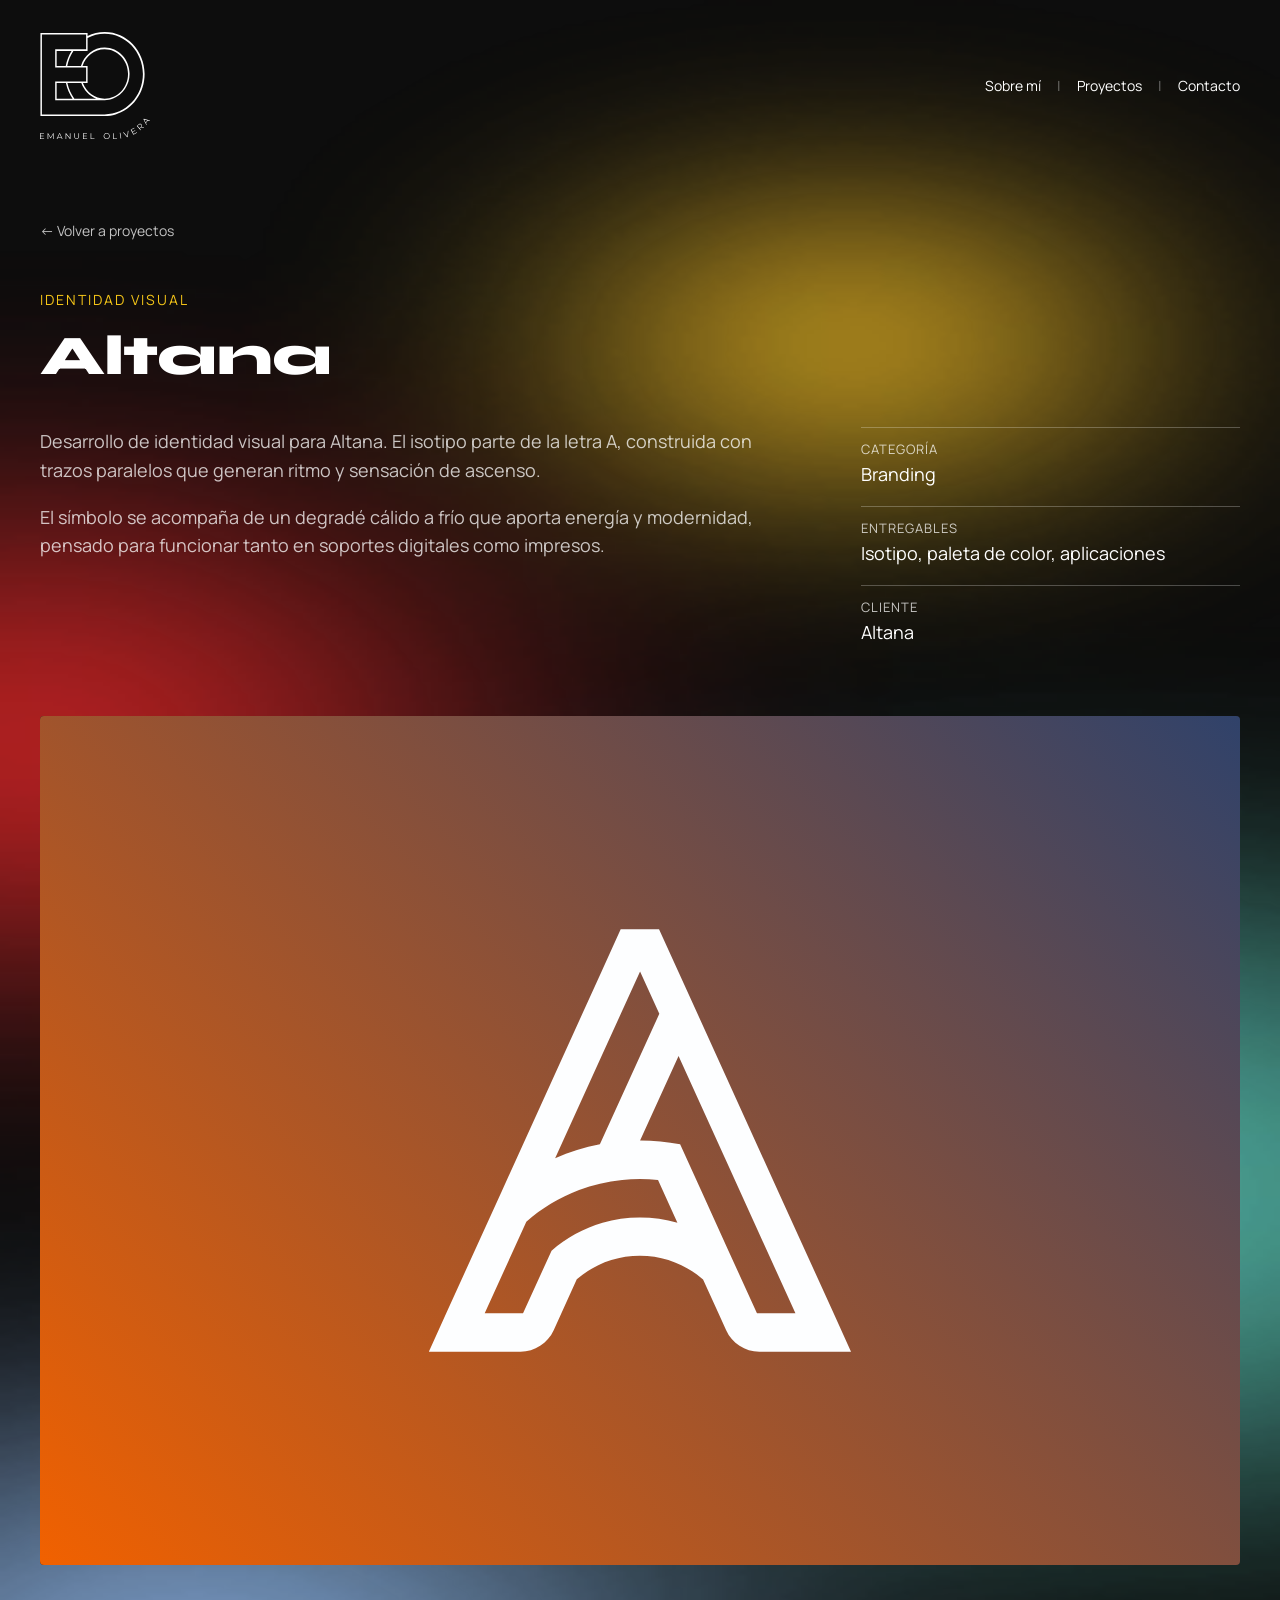
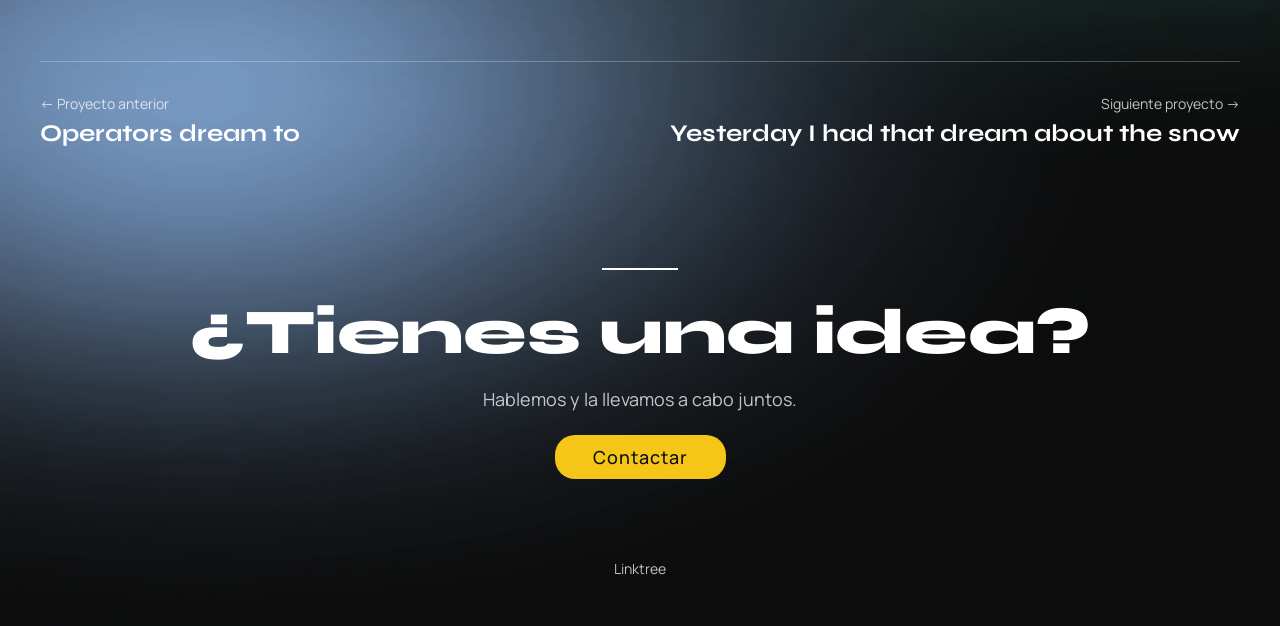
==== proyectos/altana.html @ a9e913e2 "Link Linktree and remove placeholder social links Co-Authored-By: Claude Opus 5.5 <noreply@anthropic" ====
<!DOCTYPE html>
<html lang="es">
<head>
<meta charset="UTF-8" />
<meta name="viewport" content="width=device-width, initial-scale=1.0" />
<title>Altana — Emanuel Olivera</title>
<meta name="description" content="Altana (Branding) — proyecto de Emanuel Olivera, diseñador gráfico y artista 3D." />
<meta property="og:title" content="Altana — Emanuel Olivera" />
<meta property="og:image" content="../assets/proj-altana.svg" />
<link rel="preconnect" href="https://fonts.googleapis.com">
<link rel="preconnect" href="https://fonts.gstatic.com" crossorigin>
<link href="https://fonts.googleapis.com/css2?family=Manrope:wght@200;300;400;500;600;700&family=Syne:wght@600;700;800&display=swap" rel="stylesheet">
<link rel="stylesheet" href="../styles.css?v=2" />
<script src="../analytics.js?v=2"></script>
</head>
<body>
  <div class="bg-glow" aria-hidden="true"></div>

  <header class="navbar">
    <a href="../index.html" class="brand" aria-label="Inicio">
      <img src="../assets/logo-marca.svg" alt="Emanuel Olivera" />
    </a>
    <nav class="nav-links">
      <a href="../index.html#sobre-mi">Sobre mí</a>
      <span class="dot" aria-hidden="true">|</span>
      <a href="../index.html#proyectos">Proyectos</a>
      <span class="dot" aria-hidden="true">|</span>
      <a href="../index.html#contacto">Contacto</a>
    </nav>
    <button class="nav-toggle" aria-label="Abrir menú" aria-expanded="false">
      <span></span><span></span><span></span>
    </button>
  </header>

  <main>
    <article class="section project-page">
      <a class="back-link" href="../index.html#proyectos">← Volver a proyectos</a>

      <header class="project-hero">
        <span class="project-kicker">Identidad visual</span>
        <h1>Altana</h1>
      </header>

      <div class="project-body">
        <div class="project-description">
          <p>Desarrollo de identidad visual para Altana. El isotipo parte de la letra A, construida con trazos paralelos que generan ritmo y sensación de ascenso.</p>
          <p>El símbolo se acompaña de un degradé cálido a frío que aporta energía y modernidad, pensado para funcionar tanto en soportes digitales como impresos.</p>
        </div>
        <dl class="project-meta">
          <div><dt>Categoría</dt><dd>Branding</dd></div>
          <div><dt>Entregables</dt><dd>Isotipo, paleta de color, aplicaciones</dd></div>
          <div><dt>Cliente</dt><dd>Altana</dd></div>
        </dl>
      </div>

      <div class="project-gallery">
        <figure>
          <img src="../assets/proj-altana.svg" alt="Altana" width="526" height="372" />
        </figure>
      </div>

      <nav class="project-pager" aria-label="Otros proyectos">
        <a href="operators-dream-to.html">
          <span>← Proyecto anterior</span>
          <strong>Operators dream to</strong>
        </a>
        <a href="yesterday-i-had-that-dream.html">
          <span>Siguiente proyecto →</span>
          <strong>Yesterday I had that dream about the snow</strong>
        </a>
      </nav>
    </article>

    <section class="section project-contact">
      <span class="rule"></span>
      <h2>¿Tienes una idea?</h2>
      <p>Hablemos y la llevamos a cabo juntos.</p>
      <a class="btn-link" href="../index.html#contacto">Contactar</a>
    </section>
  </main>

  <footer class="social-footer">
    <a href="https://linktr.ee/EmanuelO" target="_blank" rel="noopener">Linktree</a>
  </footer>

  <script src="../script.js?v=3"></script>
</body>
</html>
---- styles.css ----
:root {
  --bg: #0d0d0d;
  --white: #ffffff;
  --muted: rgba(255, 255, 255, 0.75);
  --field-bg: rgba(217, 217, 217, 0.15);
  --field-border: rgba(255, 255, 255, 0.25);
  --accent: #f5c518;
  --max-width: 1280px;
  --font: 'Manrope', system-ui, -apple-system, sans-serif;
  --font-display: 'Syne', 'Manrope', system-ui, sans-serif;
}

* { box-sizing: border-box; }

html { scroll-behavior: smooth; }

body {
  margin: 0;
  background: var(--bg);
  color: var(--white);
  font-family: var(--font);
  font-weight: 400;
  overflow-x: hidden;
  position: relative;
}

img { max-width: 100%; display: block; }

a { color: inherit; text-decoration: none; }

/* Degradé original de Figma (assets/degrade.svg rasterizado a degrade.webp) */
.bg-glow {
  position: absolute;
  inset: 0;
  background: url('assets/degrade.webp') center top / 229% 100% no-repeat;
  z-index: 0;
  pointer-events: none;
}

header, main, footer { position: relative; z-index: 1; }

.rule {
  display: block;
  width: 76px;
  height: 2px;
  background: var(--white);
  margin-bottom: 24px;
}

/* Navbar */
.navbar {
  max-width: var(--max-width);
  margin: 0 auto;
  display: flex;
  align-items: center;
  justify-content: space-between;
  padding: 32px 40px 0;
}

.brand img { width: 110px; height: auto; }

.nav-links {
  display: flex;
  align-items: center;
  gap: 16px;
  font-size: 14px;
}

.nav-links .dot { opacity: 0.4; }

.nav-links a:hover { color: var(--accent); }

.nav-toggle {
  display: none;
  background: none;
  border: none;
  flex-direction: column;
  gap: 5px;
  cursor: pointer;
  padding: 8px;
}

.nav-toggle span {
  width: 24px;
  height: 2px;
  background: var(--white);
  display: block;
}

/* Sections */
.section {
  max-width: var(--max-width);
  margin: 0 auto;
  padding: 120px 40px 0;
}

.section-heading h2 { margin: 0; }

h1, h2, h3 { font-family: var(--font-display); margin: 0 0 16px; letter-spacing: -0.01em; }

h1 {
  font-weight: 800;
  font-size: 64px;
  line-height: 1.1;
  max-width: 560px;
}

h2 {
  font-weight: 800;
  font-size: 64px;
}

/* About */
.about {
  display: grid;
  grid-template-columns: 1fr 1fr;
  gap: 48px;
  align-items: start;
}

.about-text p {
  font-size: 18px;
  line-height: 1.6;
  color: var(--muted);
  max-width: 520px;
  margin: 0 0 18px;
}

.about-photo {
  justify-self: end;
  width: 100%;
  max-width: 528px;
  aspect-ratio: 1 / 1;
  position: relative;
}

.about-photo { perspective: 900px; }

.about-photo img {
  width: 100%;
  height: 100%;
  object-fit: contain;
  will-change: transform;
}

/* Projects */
.projects-grid {
  display: grid;
  grid-template-columns: repeat(2, 1fr);
  gap: 32px;
  margin-top: 56px;
  align-items: start;
}

.projects-col { display: flex; flex-direction: column; gap: 40px; }

.project { display: block; }

.project-media {
  position: relative;
  border-radius: 4px;
  overflow: hidden;
  background: #1a1a1a;
  transition: transform 0.25s ease;
}

.project-media img {
  width: 100%;
  height: 100%;
  object-fit: cover;
  transition: transform 0.4s ease;
}

.project-cta {
  position: absolute;
  inset: auto 16px 16px auto;
  padding: 8px 18px;
  border-radius: 20px;
  background: var(--accent);
  color: #111;
  font-size: 14px;
  opacity: 0;
  transform: translateY(8px);
  transition: opacity 0.25s ease, transform 0.25s ease;
}

.project:hover .project-media,
.project:focus-visible .project-media { transform: translateY(-4px); }
.project:hover .project-media img { transform: scale(1.03); }
.project:hover .project-cta,
.project:focus-visible .project-cta { opacity: 1; transform: none; }
.project:hover .project-caption h3 { color: var(--accent); }

.project--nft1 .project-media,
.project--nft2 .project-media { aspect-ratio: 1 / 1; }
.project--altana .project-media { aspect-ratio: 526 / 372; }
.project--enerxiauy .project-media { aspect-ratio: 525 / 372; }
.project--feria .project-media { aspect-ratio: 525 / 742; }

.project-caption { padding: 16px 0 0; }

.project-caption h3 {
  font-size: 28px;
  font-weight: 700;
  margin: 0 0 4px;
  transition: color 0.2s ease;
}

.project-caption p {
  font-size: 18px;
  color: var(--muted);
  margin: 0;
}

/* Project detail pages */
.project-page { padding-top: 80px; }

.back-link {
  display: inline-flex;
  gap: 8px;
  font-size: 14px;
  color: var(--muted);
  margin-bottom: 48px;
}

.back-link:hover { color: var(--accent); }

.project-hero h1 { max-width: 900px; font-size: 56px; }

.project-kicker {
  display: inline-block;
  font-size: 14px;
  letter-spacing: 2px;
  text-transform: uppercase;
  color: var(--accent);
  margin-bottom: 16px;
}

.project-body {
  display: grid;
  grid-template-columns: 2fr 1fr;
  gap: 64px;
  margin-top: 40px;
}

.project-body p {
  font-size: 18px;
  line-height: 1.6;
  color: var(--muted);
  margin: 0 0 18px;
}

.project-meta { margin: 0; display: grid; gap: 20px; align-content: start; }
.project-meta div { border-top: 1px solid var(--field-border); padding-top: 12px; }
.project-meta dt { font-size: 13px; letter-spacing: 1px; text-transform: uppercase; color: var(--muted); margin-bottom: 4px; }
.project-meta dd { margin: 0; font-size: 18px; }

.project-gallery { display: grid; gap: 32px; margin-top: 72px; }

.project-gallery figure { margin: 0; }

.project-gallery img {
  width: 100%;
  height: auto;
  border-radius: 4px;
  background: #1a1a1a;
}

.project-gallery .is-narrow img { max-width: 720px; margin: 0 auto; }

.project-gallery figcaption {
  font-size: 14px;
  color: var(--muted);
  margin-top: 12px;
  text-align: center;
}

.project-pager {
  display: grid;
  grid-template-columns: 1fr 1fr;
  gap: 32px;
  margin-top: 96px;
  padding-top: 32px;
  border-top: 1px solid var(--field-border);
}

.project-pager a { display: flex; flex-direction: column; gap: 6px; }
.project-pager a:last-child { text-align: right; }
.project-pager span { font-size: 14px; color: var(--muted); }
.project-pager strong { font-family: var(--font-display); font-size: 24px; font-weight: 700; }
.project-pager a:hover strong { color: var(--accent); }

.project-contact {
  text-align: center;
  padding-bottom: 40px;
}

.project-contact .rule { margin: 0 auto 24px; }

.project-contact p { color: var(--muted); font-size: 18px; margin: 0 0 24px; }

.btn-link {
  display: inline-block;
  padding: 10px 38px;
  background: var(--accent);
  color: #111;
  border-radius: 20px;
  font-size: 18px;
  font-weight: 500;
  letter-spacing: 1px;
  transition: transform 0.2s ease, background 0.2s ease;
}

.btn-link:hover { background: #ffd84d; transform: translateY(-2px); }

/* Contact */
.contact {
  position: relative;
  padding-bottom: 100px;
}

.contact-illustration {
  position: absolute;
  left: 0;
  top: 40px;
  width: 40%;
  max-width: 480px;
  z-index: -1;
  opacity: 0.9;
  animation: float 7s ease-in-out infinite;
}

/* La ilustración de contacto flota lentamente */
@keyframes float {
  0%, 100% { transform: translateY(0) rotate(0deg); }
  50% { transform: translateY(-18px) rotate(-1deg); }
}

@media (prefers-reduced-motion: reduce) {
  .contact-illustration { animation: none; }
}

.contact-inner {
  margin-left: auto;
  max-width: 600px;
}

.contact-note {
  font-size: 14px;
  color: var(--muted);
  line-height: 1.6;
  max-width: 480px;
  margin-bottom: 40px;
}

.contact-note a { color: var(--white); text-decoration: underline; }

.contact-form { display: flex; flex-direction: column; gap: 16px; }

.form-row {
  display: grid;
  grid-template-columns: 1fr 1fr;
  gap: 16px;
}

.field { display: flex; flex-direction: column; gap: 6px; }

.field label {
  font-size: 14px;
  font-weight: 300;
  color: var(--muted);
}

.field input,
.field textarea {
  background: var(--field-bg);
  border: 1px solid var(--field-border);
  border-radius: 2px;
  padding: 8px 12px;
  color: var(--white);
  font-family: var(--font);
  font-size: 14px;
  resize: vertical;
}

.field input:focus,
.field textarea:focus {
  outline: none;
  border-color: var(--accent);
}

.btn-submit {
  align-self: flex-start;
  margin-top: 8px;
  padding: 10px 38px;
  background: var(--accent);
  color: #111;
  border: none;
  border-radius: 20px;
  font-family: var(--font);
  font-weight: 500;
  font-size: 18px;
  letter-spacing: 1px;
  cursor: pointer;
  transition: transform 0.2s ease, background 0.2s ease;
}

.btn-submit:hover { background: #ffd84d; transform: translateY(-2px); }

.btn-submit:disabled { opacity: 0.6; cursor: default; transform: none; }

.form-status {
  font-size: 14px;
  margin: 0;
  min-height: 1.4em;
  color: var(--muted);
}

.form-status[data-type="success"] { color: #7ee2a8; }
.form-status[data-type="error"] { color: #ff8a80; }

.form-honeypot { position: absolute; left: -9999px; width: 1px; height: 1px; opacity: 0; }

/* Footer */
.social-footer {
  max-width: var(--max-width);
  margin: 0 auto;
  padding: 40px 40px 48px;
  display: flex;
  justify-content: center;
  gap: 16px;
  font-size: 14px;
  color: var(--muted);
}

.social-footer .dot { opacity: 0.3; }
.social-footer a:hover { color: var(--white); }

/* Responsive */
@media (max-width: 960px) {
  .bg-glow { background-size: 250% auto; background-repeat: repeat-y; }
  .about { grid-template-columns: 1fr; }
  .about-photo { justify-self: center; max-width: 340px; order: -1; }
  .projects-grid { grid-template-columns: 1fr; gap: 40px; }
  .project-body { grid-template-columns: 1fr; gap: 40px; }
  .project-hero h1 { font-size: 40px; }
  .contact-illustration { display: none; }
  .contact-inner { margin: 0 auto; }
  h1, h2 { font-size: 40px; }
}

@media (max-width: 640px) {
  .navbar { padding: 20px 20px 0; }
  .nav-links { display: none; }
  .nav-links.open {
    display: flex;
    flex-direction: column;
    position: absolute;
    top: 64px;
    right: 20px;
    background: #161616;
    border: 1px solid rgba(255,255,255,0.1);
    border-radius: 8px;
    padding: 16px 20px;
    gap: 12px;
    z-index: 10;
  }
  .nav-links.open .dot { display: none; }
  .nav-toggle { display: flex; }
  .section { padding: 80px 20px 0; }
  h1, h2 { font-size: 32px; }
  .about-text p { font-size: 14px; }
  .form-row { grid-template-columns: 1fr; }
  .project-caption h3 { font-size: 22px; }
  .project-cta { opacity: 1; transform: none; font-size: 12px; padding: 6px 14px; }
  .project-hero h1 { font-size: 32px; }
  .project-body p { font-size: 16px; }
  .project-pager { grid-template-columns: 1fr; }
  .project-pager a:last-child { text-align: left; }
  .social-footer { flex-wrap: wrap; padding: 32px 20px; }
}
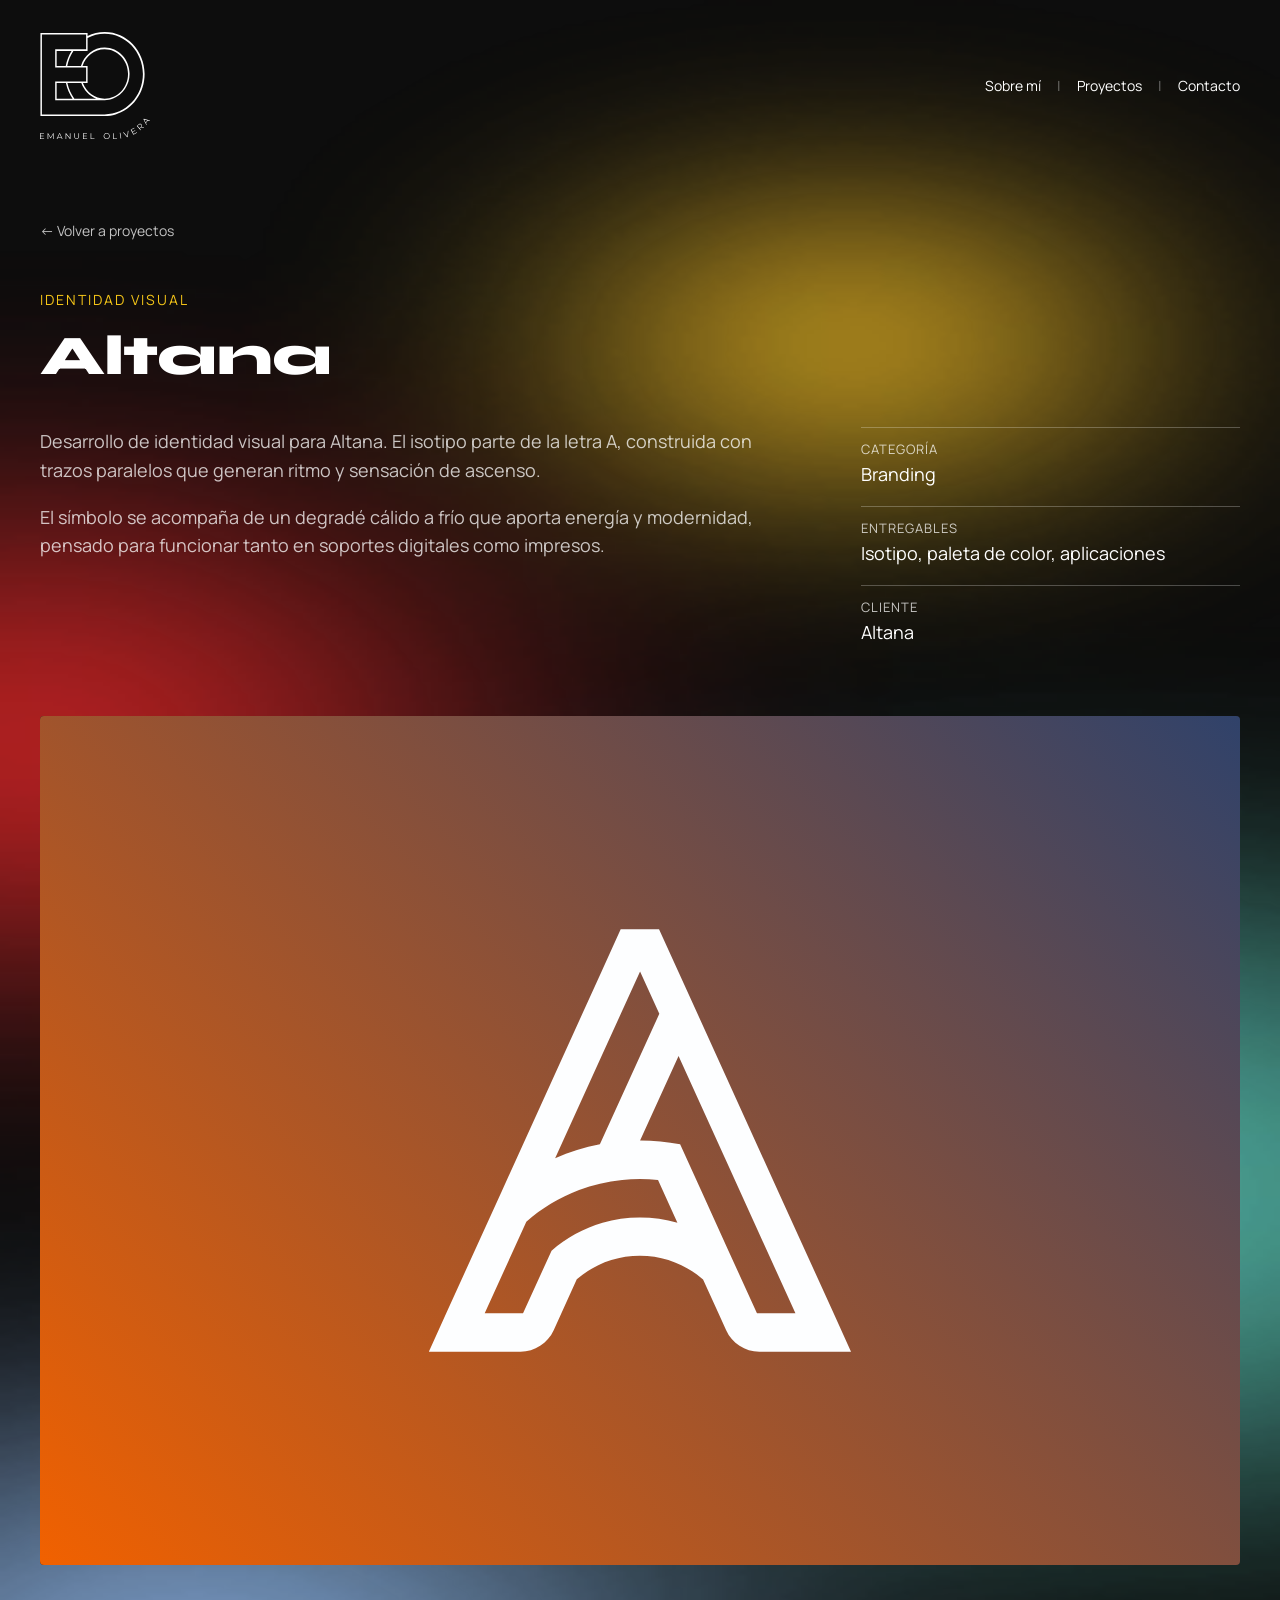
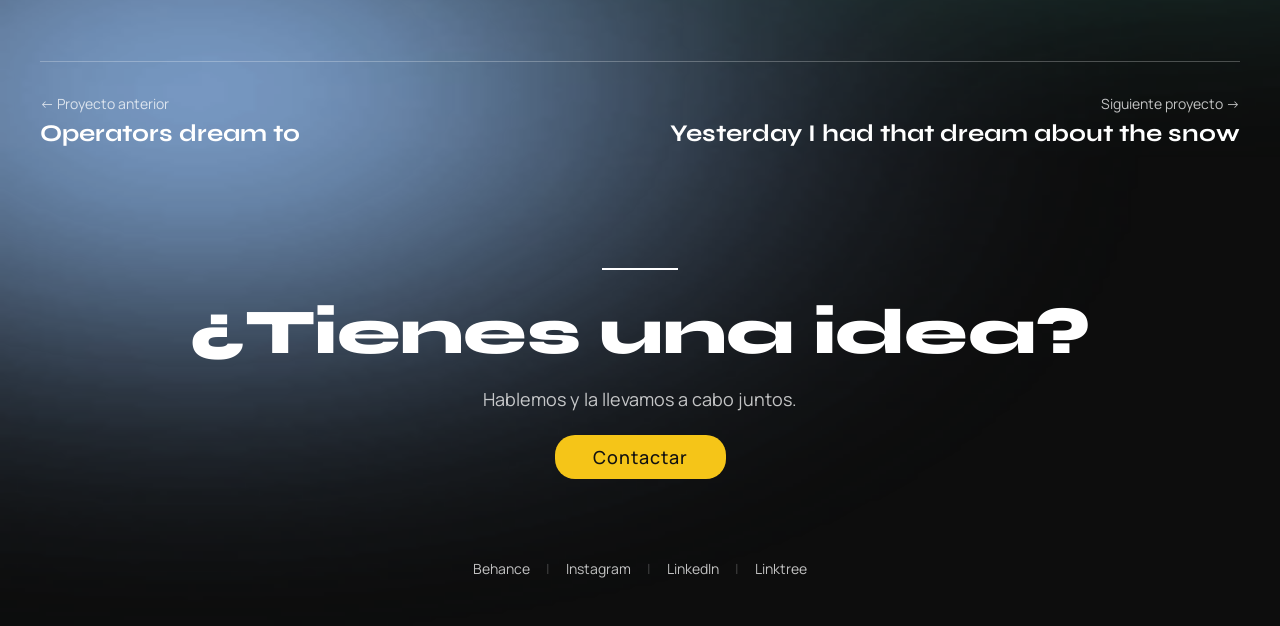
==== commit cd0947cf: "Add Behance, Instagram and LinkedIn links to the footer Co-Authored-By: Claude Opus 5.5 <noreply@ant" ====
--- a/proyectos/altana.html
+++ b/proyectos/altana.html
@@ -80,6 +80,12 @@
   </main>
 
   <footer class="social-footer">
+    <a href="https://www.behance.net/emanuelolivera" target="_blank" rel="noopener">Behance</a>
+    <span class="dot" aria-hidden="true">|</span>
+    <a href="https://www.instagram.com/emanuel.designs/" target="_blank" rel="noopener">Instagram</a>
+    <span class="dot" aria-hidden="true">|</span>
+    <a href="https://www.linkedin.com/in/emanuelolivera96/" target="_blank" rel="noopener">LinkedIn</a>
+    <span class="dot" aria-hidden="true">|</span>
     <a href="https://linktr.ee/EmanuelO" target="_blank" rel="noopener">Linktree</a>
   </footer>
 
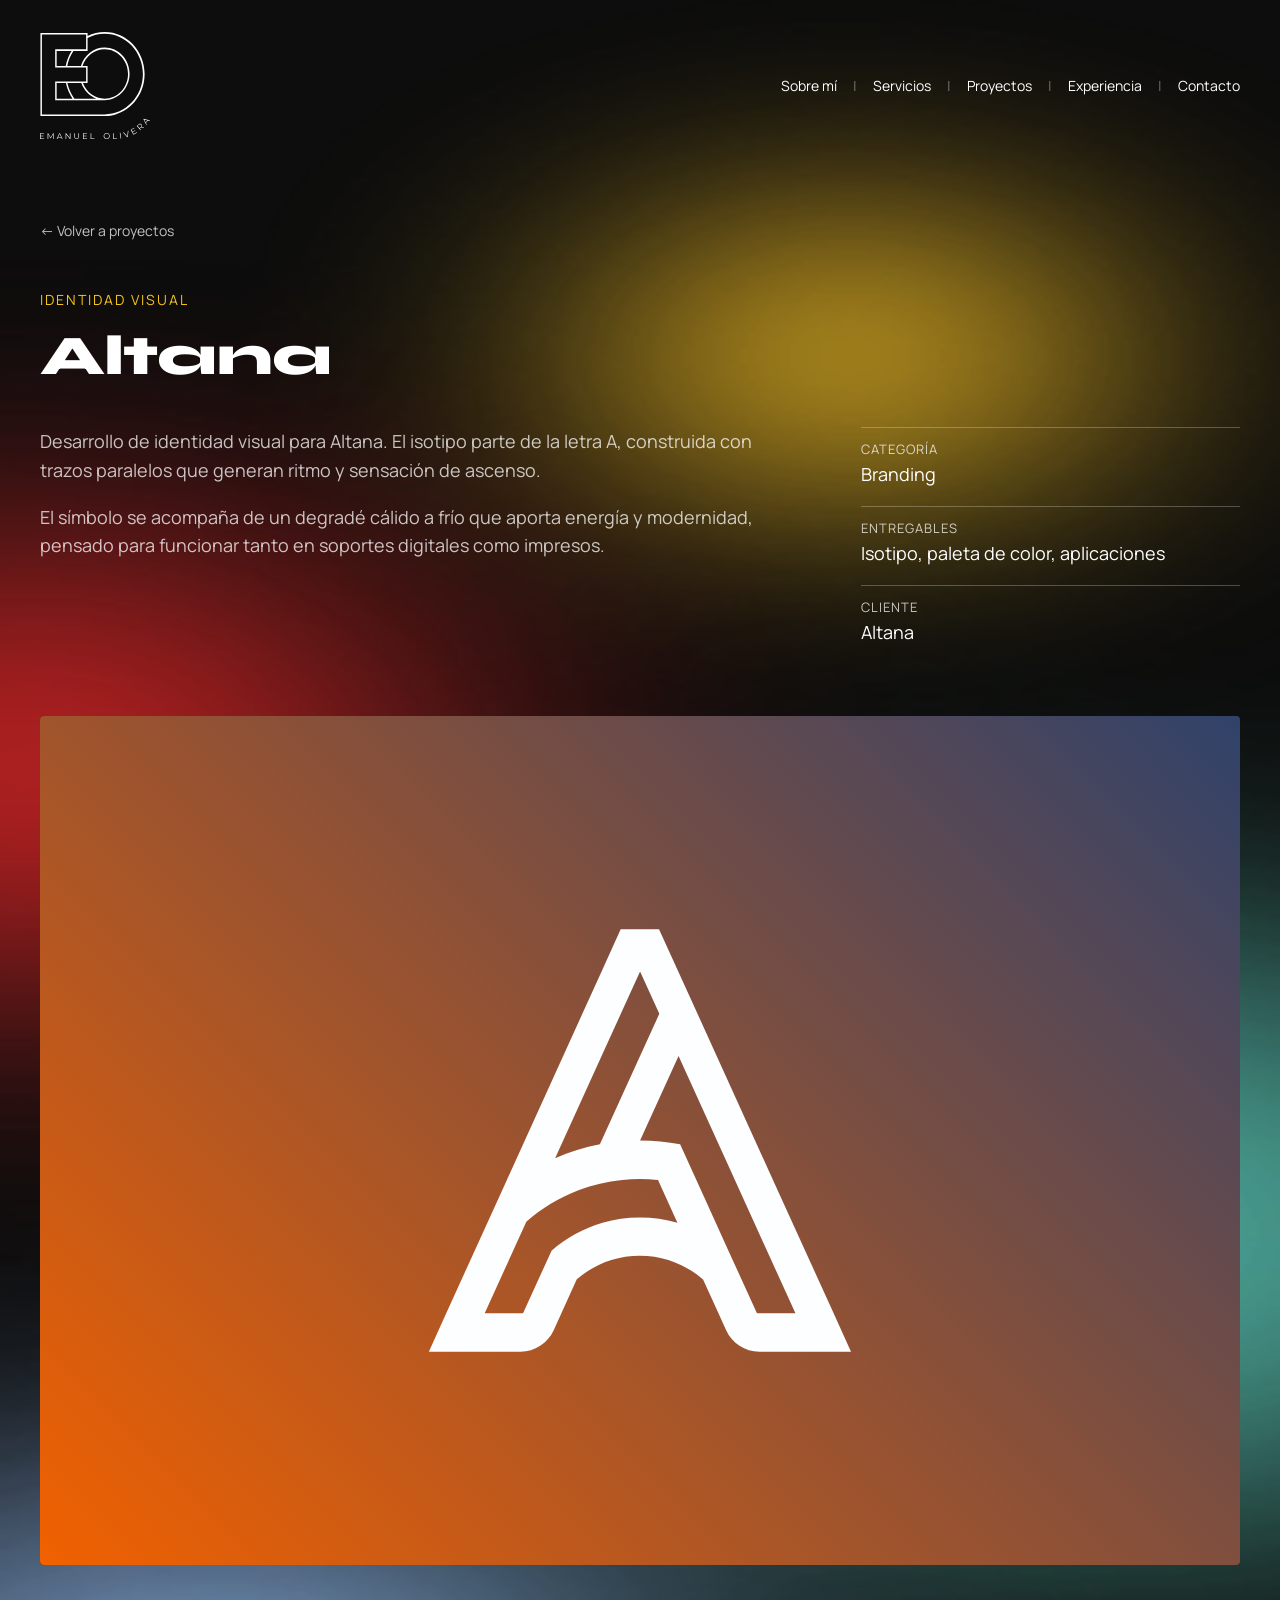
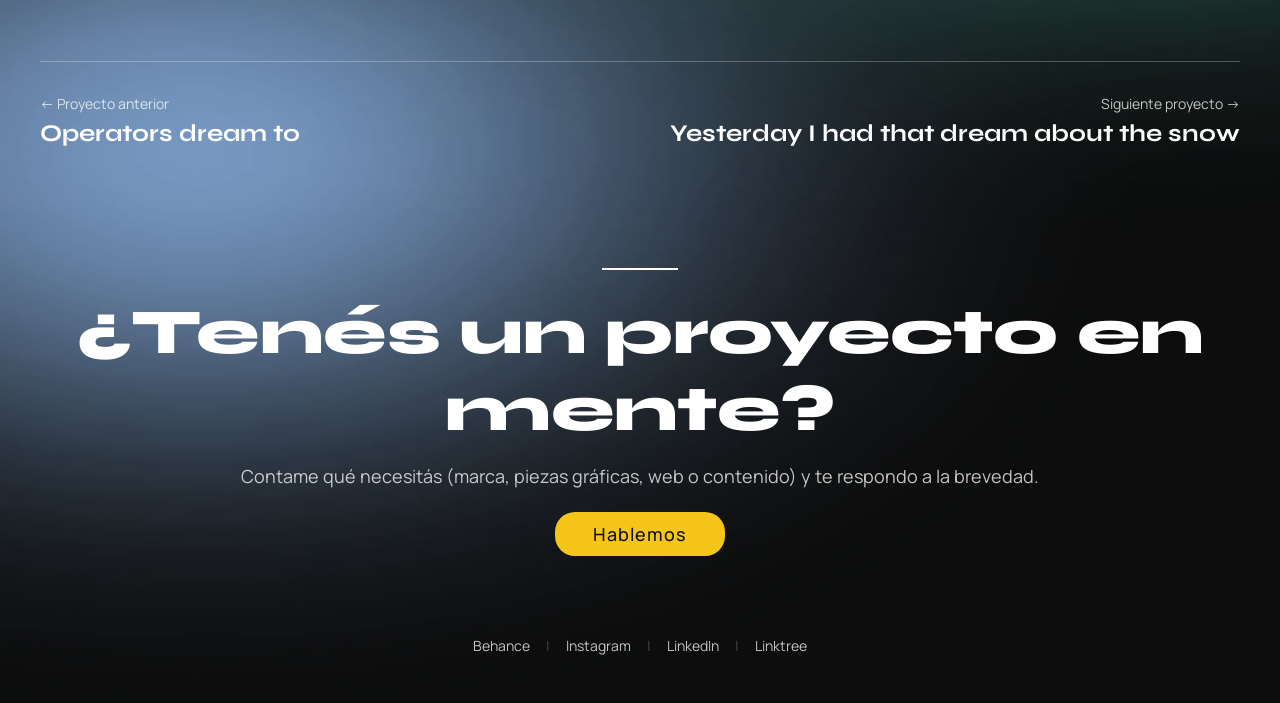
==== commit 43368ced: "Update navigation to the new sections and voseo case-study CTA - Menu on every page: Sobre mí, Servi" ====
--- a/proyectos/altana.html
+++ b/proyectos/altana.html
@@ -4,13 +4,26 @@
 <meta charset="UTF-8" />
 <meta name="viewport" content="width=device-width, initial-scale=1.0" />
 <title>Altana — Emanuel Olivera</title>
-<meta name="description" content="Altana (Branding) — proyecto de Emanuel Olivera, diseñador gráfico y artista 3D." />
+<meta name="description" content="Desarrollo de identidad visual para Altana. El isotipo parte de la letra A, construida con trazos paralelos que generan ritmo y sensación de ascenso." />
+<link rel="canonical" href="https://emanueloski-svg.github.io/portfolio/proyectos/altana.html" />
+<link rel="icon" href="../assets/favicon.svg" type="image/svg+xml" />
+<link rel="icon" href="../assets/favicon-32.png" type="image/png" sizes="32x32" />
+<link rel="apple-touch-icon" href="../assets/apple-touch-icon.png" />
+<meta name="theme-color" content="#0d0d0d" />
+<meta property="og:type" content="website" />
+<meta property="og:site_name" content="Emanuel Olivera" />
+<meta property="og:locale" content="es_ES" />
 <meta property="og:title" content="Altana — Emanuel Olivera" />
-<meta property="og:image" content="../assets/proj-altana.svg" />
+<meta property="og:description" content="Desarrollo de identidad visual para Altana. El isotipo parte de la letra A, construida con trazos paralelos que generan ritmo y sensación de ascenso." />
+<meta property="og:url" content="https://emanueloski-svg.github.io/portfolio/proyectos/altana.html" />
+<meta property="og:image" content="https://emanueloski-svg.github.io/portfolio/assets/og/altana.jpg" />
+<meta property="og:image:width" content="1200" />
+<meta property="og:image:height" content="630" />
+<meta name="twitter:card" content="summary_large_image" />
 <link rel="preconnect" href="https://fonts.googleapis.com">
 <link rel="preconnect" href="https://fonts.gstatic.com" crossorigin>
 <link href="https://fonts.googleapis.com/css2?family=Manrope:wght@200;300;400;500;600;700&family=Syne:wght@600;700;800&display=swap" rel="stylesheet">
-<link rel="stylesheet" href="../styles.css?v=2" />
+<link rel="stylesheet" href="../styles.css?v=3" />
 <script src="../analytics.js?v=2"></script>
 </head>
 <body>
@@ -23,7 +36,11 @@
     <nav class="nav-links">
       <a href="../index.html#sobre-mi">Sobre mí</a>
       <span class="dot" aria-hidden="true">|</span>
+      <a href="../index.html#servicios">Servicios</a>
+      <span class="dot" aria-hidden="true">|</span>
       <a href="../index.html#proyectos">Proyectos</a>
+      <span class="dot" aria-hidden="true">|</span>
+      <a href="../index.html#experiencia">Experiencia</a>
       <span class="dot" aria-hidden="true">|</span>
       <a href="../index.html#contacto">Contacto</a>
     </nav>
@@ -73,9 +90,9 @@
 
     <section class="section project-contact">
       <span class="rule"></span>
-      <h2>¿Tienes una idea?</h2>
-      <p>Hablemos y la llevamos a cabo juntos.</p>
-      <a class="btn-link" href="../index.html#contacto">Contactar</a>
+      <h2>¿Tenés un proyecto en mente?</h2>
+      <p>Contame qué necesitás (marca, piezas gráficas, web o contenido) y te respondo a la brevedad.</p>
+      <a class="btn-link" href="../index.html#contacto">Hablemos</a>
     </section>
   </main>
 
@@ -89,6 +106,6 @@
     <a href="https://linktr.ee/EmanuelO" target="_blank" rel="noopener">Linktree</a>
   </footer>
 
-  <script src="../script.js?v=3"></script>
+  <script src="../script.js?v=4"></script>
 </body>
 </html>
--- a/styles.css
+++ b/styles.css
@@ -39,6 +39,8 @@
 
 header, main, footer { position: relative; z-index: 1; }
 
+.navbar { z-index: 10; }
+
 .rule {
   display: block;
   width: 76px;
@@ -110,37 +112,78 @@
   font-size: 64px;
 }
 
-/* About */
-.about {
-  display: grid;
-  grid-template-columns: 1fr 1fr;
+/* Hero */
+.hero {
+  display: grid;
+  grid-template-columns: 1.1fr 1fr;
   gap: 48px;
-  align-items: start;
-}
-
-.about-text p {
-  font-size: 18px;
-  line-height: 1.6;
-  color: var(--muted);
-  max-width: 520px;
-  margin: 0 0 18px;
-}
-
-.about-photo {
+  align-items: center;
+  padding-top: 96px;
+}
+
+.hero h1 { font-size: 54px; max-width: 640px; }
+
+.hero-lead {
+  font-size: 20px;
+  line-height: 1.6;
+  color: var(--muted);
+  max-width: 560px;
+  margin: 0 0 32px;
+}
+
+.hero-actions { display: flex; flex-wrap: wrap; gap: 16px; }
+
+.hero-photo {
   justify-self: end;
   width: 100%;
   max-width: 528px;
   aspect-ratio: 1 / 1;
   position: relative;
-}
-
-.about-photo { perspective: 900px; }
-
-.about-photo img {
+  perspective: 900px;
+}
+
+.hero-photo img {
   width: 100%;
   height: 100%;
   object-fit: contain;
   will-change: transform;
+}
+
+/* About */
+.about-text {
+  columns: 2;
+  column-gap: 48px;
+  margin-top: 40px;
+}
+
+.about-text p {
+  font-size: 18px;
+  line-height: 1.6;
+  color: var(--muted);
+  margin: 0 0 18px;
+  break-inside: avoid;
+}
+
+/* Services */
+.services-grid {
+  display: grid;
+  grid-template-columns: repeat(2, 1fr);
+  gap: 32px 48px;
+  margin-top: 48px;
+}
+
+.service {
+  border-top: 1px solid var(--field-border);
+  padding-top: 24px;
+}
+
+.service h3 { font-size: 26px; font-weight: 700; margin-bottom: 12px; }
+
+.service p {
+  font-size: 18px;
+  line-height: 1.6;
+  color: var(--muted);
+  margin: 0;
 }
 
 /* Projects */
@@ -189,7 +232,18 @@
 .project:hover .project-media img { transform: scale(1.03); }
 .project:hover .project-cta,
 .project:focus-visible .project-cta { opacity: 1; transform: none; }
-.project:hover .project-caption h3 { color: var(--accent); }
+.project:hover .project-caption h3,
+.project:hover .project-caption h4 { color: var(--accent); }
+
+.projects-sub { margin-top: 96px; }
+
+.projects-subtitle {
+  font-size: 36px;
+  font-weight: 800;
+  margin: 0;
+}
+
+.projects-grid--pair { margin-top: 32px; }
 
 .project--nft1 .project-media,
 .project--nft2 .project-media { aspect-ratio: 1 / 1; }
@@ -199,7 +253,9 @@
 
 .project-caption { padding: 16px 0 0; }
 
-.project-caption h3 {
+.project-caption h3,
+.project-caption h4 {
+  font-family: var(--font-display);
   font-size: 28px;
   font-weight: 700;
   margin: 0 0 4px;
@@ -313,6 +369,91 @@
 
 .btn-link:hover { background: #ffd84d; transform: translateY(-2px); }
 
+.btn-link--ghost {
+  background: transparent;
+  color: var(--white);
+  box-shadow: inset 0 0 0 1px var(--field-border);
+}
+
+.btn-link--ghost:hover { background: rgba(255, 255, 255, 0.08); color: var(--accent); }
+
+/* Experience */
+.experience-grid {
+  display: grid;
+  grid-template-columns: 1.4fr 1fr;
+  gap: 64px;
+  margin-top: 48px;
+  align-items: start;
+}
+
+.experience-title {
+  font-size: 26px;
+  font-weight: 700;
+  margin: 0 0 20px;
+}
+
+.skills .experience-title { margin-top: 40px; }
+.skills .experience-title:first-child { margin-top: 0; }
+
+.xp-list { list-style: none; margin: 0; padding: 0; }
+
+.xp-item {
+  display: grid;
+  grid-template-columns: 150px 1fr;
+  gap: 24px;
+  border-top: 1px solid var(--field-border);
+  padding: 20px 0;
+}
+
+.xp-date {
+  margin: 4px 0 0;
+  font-size: 14px;
+  letter-spacing: 1px;
+  text-transform: uppercase;
+  color: var(--muted);
+}
+
+.xp-item h4 {
+  font-family: var(--font-display);
+  font-size: 22px;
+  font-weight: 700;
+  margin: 0 0 4px;
+}
+
+.xp-role { margin: 0 0 8px; color: var(--accent); font-size: 16px; }
+
+.xp-item p:not(.xp-date):not(.xp-role) {
+  margin: 0;
+  font-size: 16px;
+  line-height: 1.6;
+  color: var(--muted);
+}
+
+.chips {
+  list-style: none;
+  margin: 0;
+  padding: 0;
+  display: flex;
+  flex-wrap: wrap;
+  gap: 10px;
+}
+
+.chips li {
+  padding: 6px 16px;
+  border: 1px solid var(--field-border);
+  border-radius: 20px;
+  font-size: 15px;
+}
+
+.plain-list { margin: 0; padding-left: 18px; }
+
+.plain-list li {
+  font-size: 16px;
+  line-height: 1.6;
+  color: var(--muted);
+  margin-bottom: 6px;
+}
+
 /* Contact */
 .contact {
   position: relative;
@@ -343,6 +484,16 @@
 .contact-inner {
   margin-left: auto;
   max-width: 600px;
+}
+
+.contact h2 { font-size: 48px; line-height: 1.1; }
+
+.contact-lead {
+  font-size: 18px;
+  line-height: 1.6;
+  color: var(--muted);
+  max-width: 520px;
+  margin: 0 0 12px;
 }
 
 .contact-note {
@@ -439,8 +590,13 @@
 /* Responsive */
 @media (max-width: 960px) {
   .bg-glow { background-size: 250% auto; background-repeat: repeat-y; }
-  .about { grid-template-columns: 1fr; }
-  .about-photo { justify-self: center; max-width: 340px; order: -1; }
+  .hero { grid-template-columns: 1fr; padding-top: 64px; }
+  .hero-photo { justify-self: center; max-width: 340px; order: -1; }
+  .hero h1 { font-size: 44px; }
+  .about-text { columns: 1; }
+  .services-grid { grid-template-columns: 1fr; }
+  .experience-grid { grid-template-columns: 1fr; gap: 48px; }
+  .contact h2 { font-size: 40px; }
   .projects-grid { grid-template-columns: 1fr; gap: 40px; }
   .project-body { grid-template-columns: 1fr; gap: 40px; }
   .project-hero h1 { font-size: 40px; }
@@ -469,9 +625,20 @@
   .nav-toggle { display: flex; }
   .section { padding: 80px 20px 0; }
   h1, h2 { font-size: 32px; }
-  .about-text p { font-size: 14px; }
+  .about-text p { font-size: 16px; }
+  .hero h1 { font-size: 34px; }
+  .hero-lead { font-size: 17px; }
+  .service h3 { font-size: 22px; }
+  .service p { font-size: 16px; }
   .form-row { grid-template-columns: 1fr; }
-  .project-caption h3 { font-size: 22px; }
+  .project-caption h3,
+  .project-caption h4 { font-size: 22px; }
+  .projects-sub { margin-top: 64px; }
+  .projects-subtitle { font-size: 26px; }
+  .xp-item { grid-template-columns: 1fr; gap: 6px; }
+  .experience-title { font-size: 22px; }
+  .contact h2 { font-size: 32px; }
+  .contact-lead { font-size: 16px; }
   .project-cta { opacity: 1; transform: none; font-size: 12px; padding: 6px 14px; }
   .project-hero h1 { font-size: 32px; }
   .project-body p { font-size: 16px; }
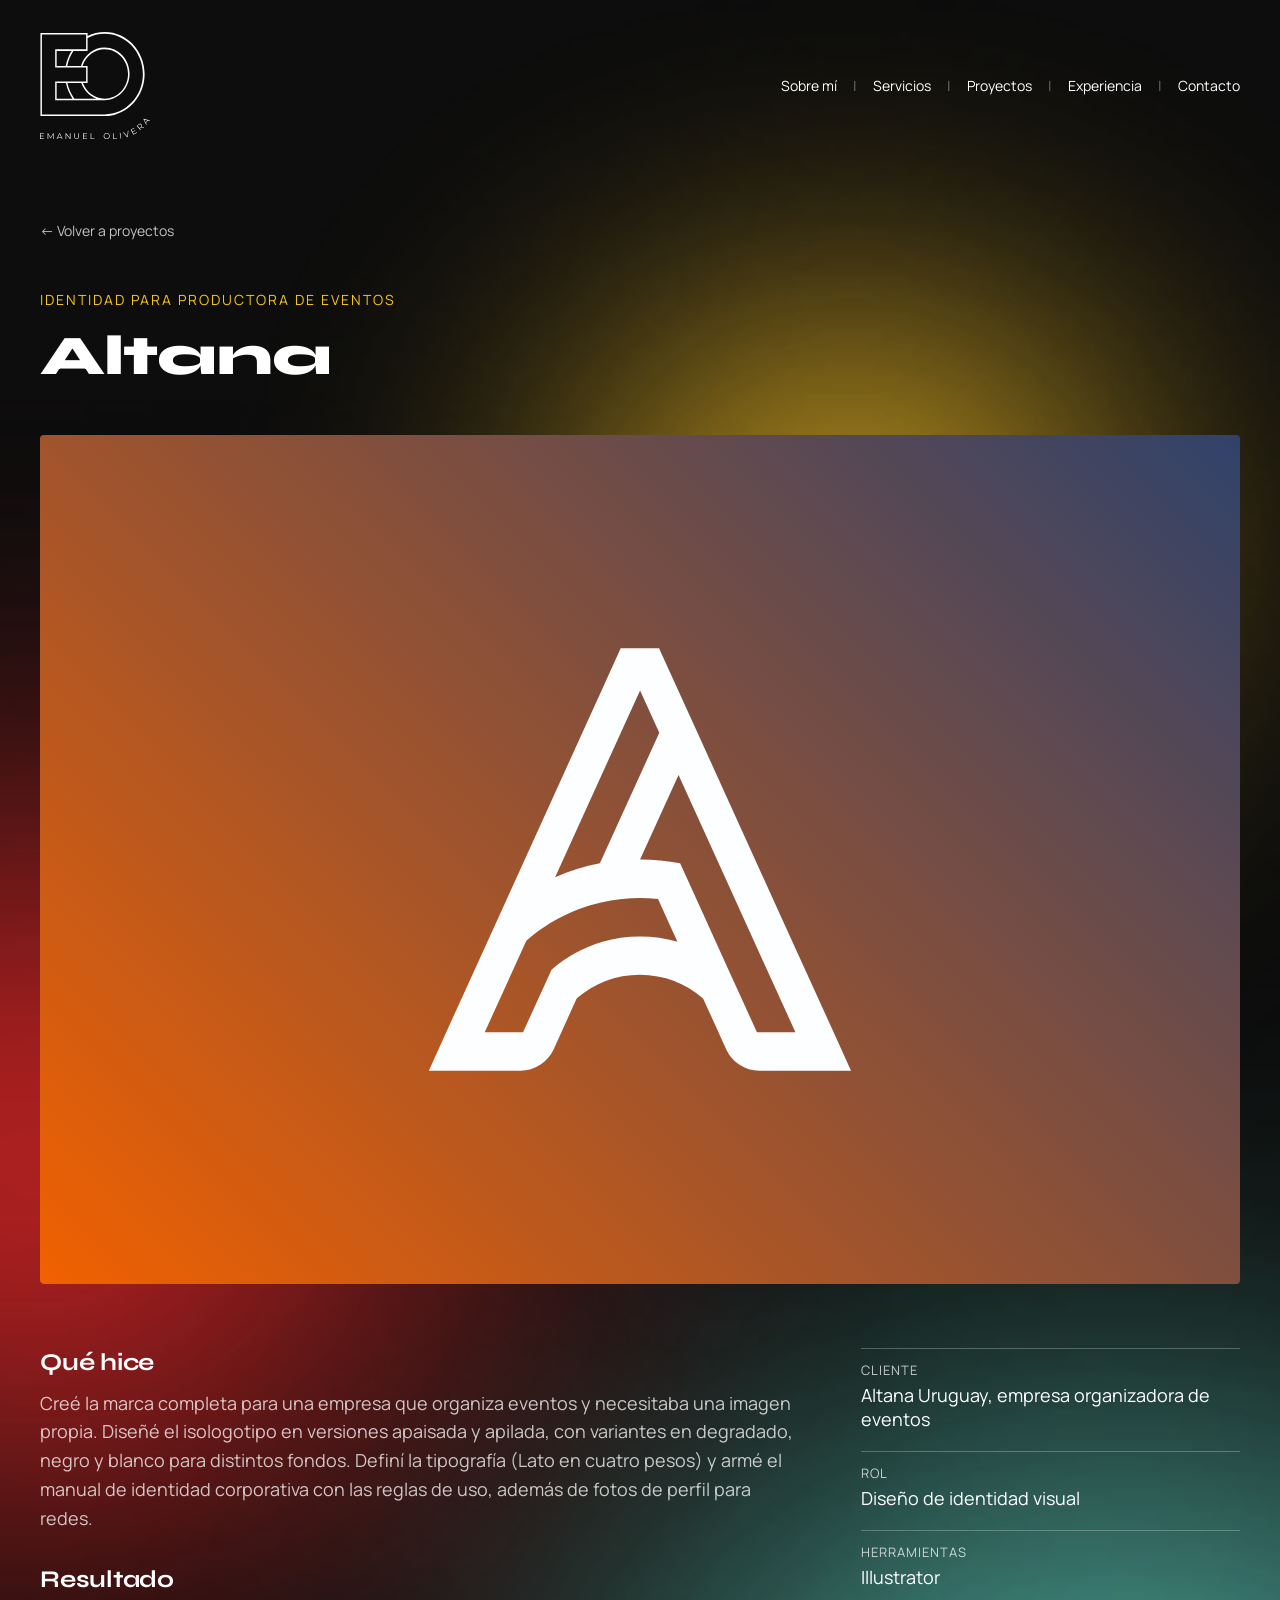
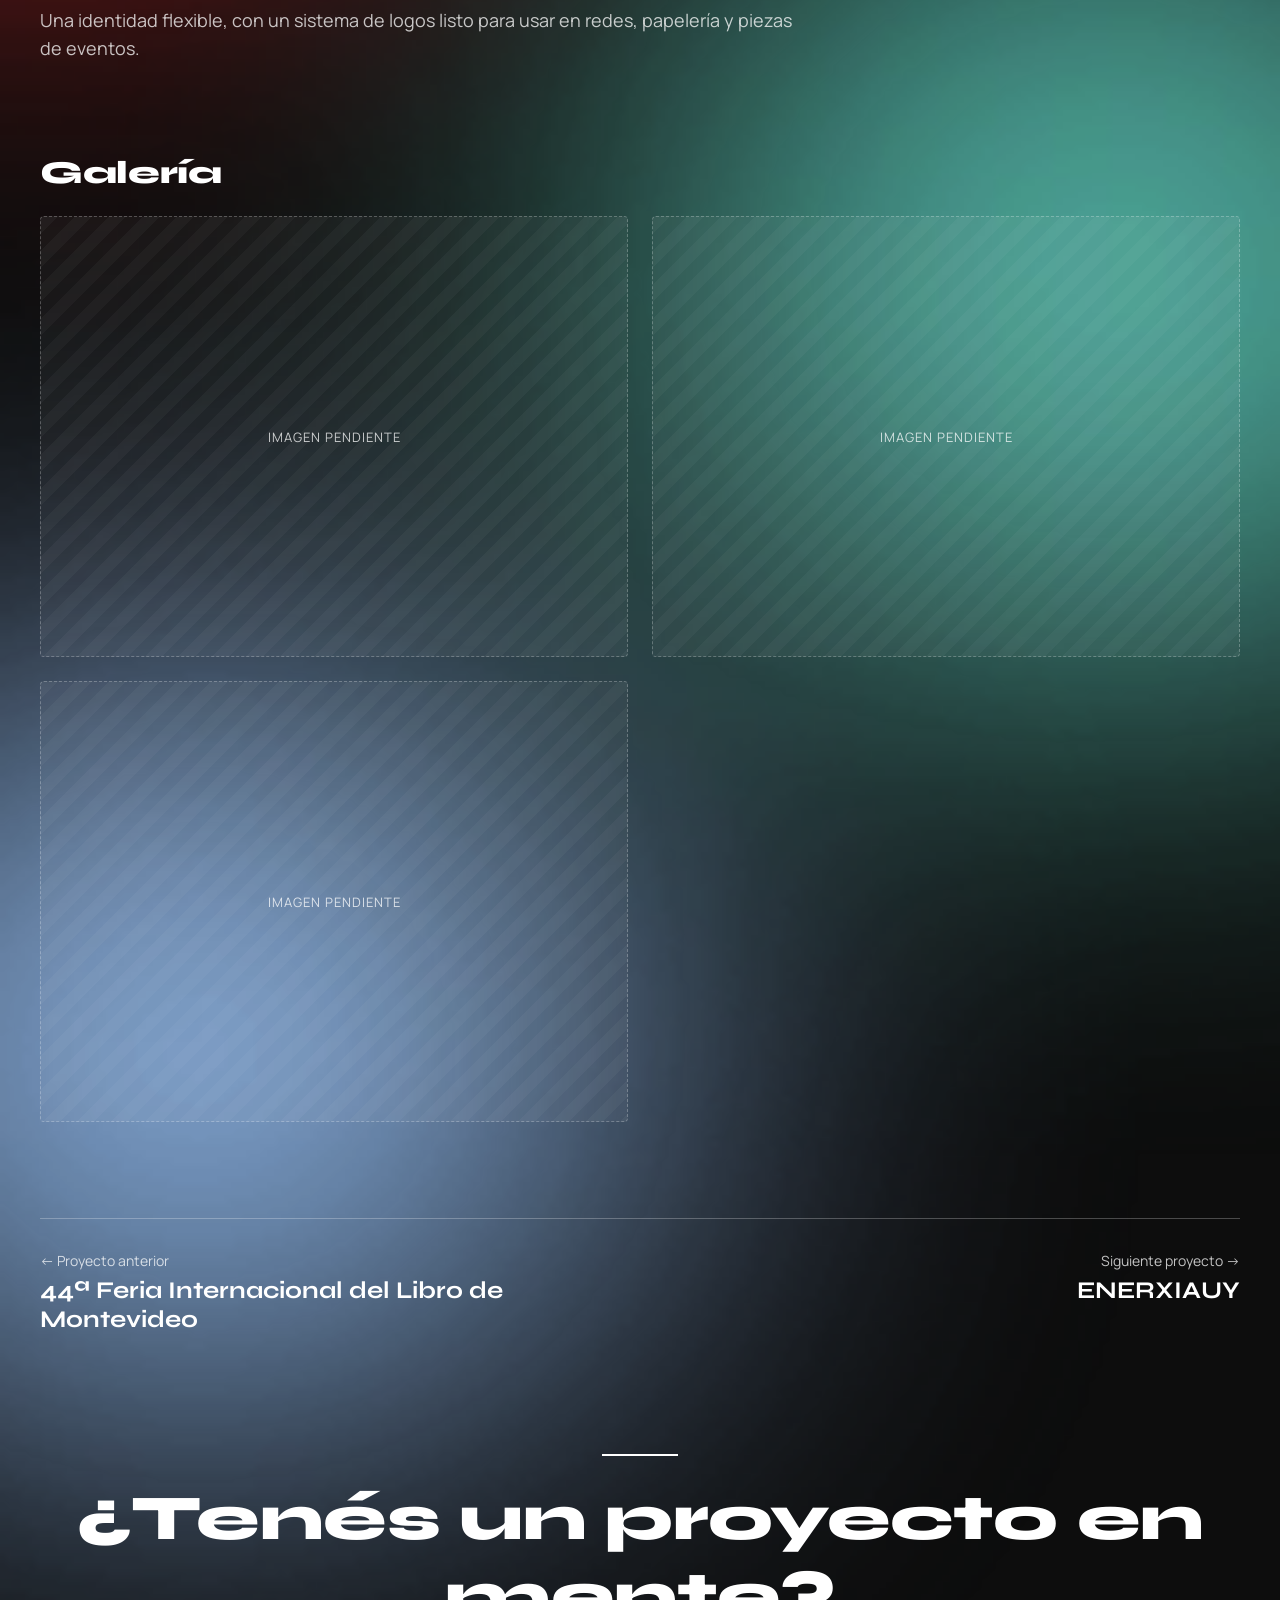
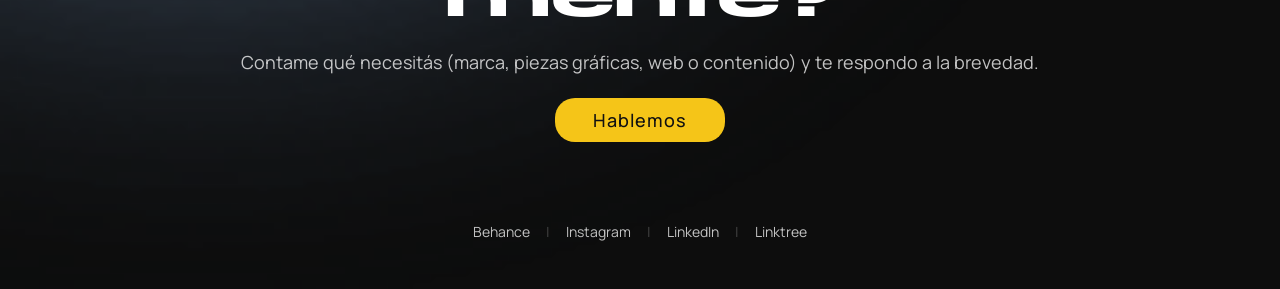
==== commit 498a61c5: "Rewrite existing case pages with the copy v1 case template - Feria del Libro, Altana and ENERXIAUY: " ====
--- a/proyectos/altana.html
+++ b/proyectos/altana.html
@@ -4,7 +4,7 @@
 <meta charset="UTF-8" />
 <meta name="viewport" content="width=device-width, initial-scale=1.0" />
 <title>Altana — Emanuel Olivera</title>
-<meta name="description" content="Desarrollo de identidad visual para Altana. El isotipo parte de la letra A, construida con trazos paralelos que generan ritmo y sensación de ascenso." />
+<meta name="description" content="Creé la marca completa para una empresa que organiza eventos y necesitaba una imagen propia. Diseñé el isologotipo en versiones apaisada y apilada, con…" />
 <link rel="canonical" href="https://emanueloski-svg.github.io/portfolio/proyectos/altana.html" />
 <link rel="icon" href="../assets/favicon.svg" type="image/svg+xml" />
 <link rel="icon" href="../assets/favicon-32.png" type="image/png" sizes="32x32" />
@@ -14,16 +14,19 @@
 <meta property="og:site_name" content="Emanuel Olivera" />
 <meta property="og:locale" content="es_ES" />
 <meta property="og:title" content="Altana — Emanuel Olivera" />
-<meta property="og:description" content="Desarrollo de identidad visual para Altana. El isotipo parte de la letra A, construida con trazos paralelos que generan ritmo y sensación de ascenso." />
+<meta property="og:description" content="Creé la marca completa para una empresa que organiza eventos y necesitaba una imagen propia. Diseñé el isologotipo en versiones apaisada y apilada, con…" />
 <meta property="og:url" content="https://emanueloski-svg.github.io/portfolio/proyectos/altana.html" />
 <meta property="og:image" content="https://emanueloski-svg.github.io/portfolio/assets/og/altana.jpg" />
 <meta property="og:image:width" content="1200" />
 <meta property="og:image:height" content="630" />
 <meta name="twitter:card" content="summary_large_image" />
+<meta name="twitter:title" content="Altana — Emanuel Olivera" />
+<meta name="twitter:description" content="Creé la marca completa para una empresa que organiza eventos y necesitaba una imagen propia. Diseñé el isologotipo en versiones apaisada y apilada, con…" />
+<meta name="twitter:image" content="https://emanueloski-svg.github.io/portfolio/assets/og/altana.jpg" />
 <link rel="preconnect" href="https://fonts.googleapis.com">
 <link rel="preconnect" href="https://fonts.gstatic.com" crossorigin>
 <link href="https://fonts.googleapis.com/css2?family=Manrope:wght@200;300;400;500;600;700&family=Syne:wght@600;700;800&display=swap" rel="stylesheet">
-<link rel="stylesheet" href="../styles.css?v=3" />
+<link rel="stylesheet" href="../styles.css?v=4" />
 <script src="../analytics.js?v=2"></script>
 </head>
 <body>
@@ -54,36 +57,54 @@
       <a class="back-link" href="../index.html#proyectos">← Volver a proyectos</a>
 
       <header class="project-hero">
-        <span class="project-kicker">Identidad visual</span>
+        <span class="project-kicker">Identidad para productora de eventos</span>
         <h1>Altana</h1>
       </header>
 
+      <figure class="project-cover">
+        <img src="../assets/proj-altana.svg" alt="Isologotipo de Altana en blanco sobre degradado naranja y azul" width="526" height="372" />
+      </figure>
+
       <div class="project-body">
         <div class="project-description">
-          <p>Desarrollo de identidad visual para Altana. El isotipo parte de la letra A, construida con trazos paralelos que generan ritmo y sensación de ascenso.</p>
-          <p>El símbolo se acompaña de un degradé cálido a frío que aporta energía y modernidad, pensado para funcionar tanto en soportes digitales como impresos.</p>
+          <h2>Qué hice</h2>
+          <p>Creé la marca completa para una empresa que organiza eventos y necesitaba una imagen propia. Diseñé el isologotipo en versiones apaisada y apilada, con variantes en degradado, negro y blanco para distintos fondos. Definí la tipografía (Lato en cuatro pesos) y armé el manual de identidad corporativa con las reglas de uso, además de fotos de perfil para redes.</p>
+          <h2>Resultado</h2>
+          <p>Una identidad flexible, con un sistema de logos listo para usar en redes, papelería y piezas de eventos.</p>
         </div>
         <dl class="project-meta">
-          <div><dt>Categoría</dt><dd>Branding</dd></div>
-          <div><dt>Entregables</dt><dd>Isotipo, paleta de color, aplicaciones</dd></div>
-          <div><dt>Cliente</dt><dd>Altana</dd></div>
+          <div><dt>Cliente</dt><dd>Altana Uruguay, empresa organizadora de eventos</dd></div>
+          <div><dt>Rol</dt><dd>Diseño de identidad visual</dd></div>
+          <div><dt>Herramientas</dt><dd>Illustrator <!-- TODO: confirmar herramientas (en el copy: "Illustrator [confirmar]") --></dd></div>
         </dl>
       </div>
 
-      <div class="project-gallery">
-        <figure>
-          <img src="../assets/proj-altana.svg" alt="Altana" width="526" height="372" />
-        </figure>
-      </div>
+      <section class="case-gallery" aria-labelledby="galeria-titulo">
+        <h2 id="galeria-titulo">Galería</h2>
+        <div class="case-gallery-grid">
+          <figure>
+            <!-- TODO imagen: agregar assets/proyectos/altana/galeria-01.webp y reemplazar el recuadro por: <img src="../assets/proyectos/altana/galeria-01.webp" alt="Isologotipo de Altana en versiones apaisada y apilada, con variantes en degradado, negro y blanco" loading="lazy" /> -->
+            <div class="media-placeholder" role="img" aria-label="Isologotipo de Altana en versiones apaisada y apilada, con variantes en degradado, negro y blanco"><span>Imagen pendiente</span></div>
+          </figure>
+          <figure>
+            <!-- TODO imagen: agregar assets/proyectos/altana/galeria-02.webp y reemplazar el recuadro por: <img src="../assets/proyectos/altana/galeria-02.webp" alt="Páginas del manual de identidad corporativa de Altana con las reglas de uso" loading="lazy" /> -->
+            <div class="media-placeholder" role="img" aria-label="Páginas del manual de identidad corporativa de Altana con las reglas de uso"><span>Imagen pendiente</span></div>
+          </figure>
+          <figure>
+            <!-- TODO imagen: agregar assets/proyectos/altana/galeria-03.webp y reemplazar el recuadro por: <img src="../assets/proyectos/altana/galeria-03.webp" alt="Fotos de perfil de Altana para redes sociales" loading="lazy" /> -->
+            <div class="media-placeholder" role="img" aria-label="Fotos de perfil de Altana para redes sociales"><span>Imagen pendiente</span></div>
+          </figure>
+        </div>
+      </section>
 
       <nav class="project-pager" aria-label="Otros proyectos">
-        <a href="operators-dream-to.html">
+        <a href="feria-del-libro.html">
           <span>← Proyecto anterior</span>
-          <strong>Operators dream to</strong>
+          <strong>44ª Feria Internacional del Libro de Montevideo</strong>
         </a>
-        <a href="yesterday-i-had-that-dream.html">
+        <a href="enerxiauy.html">
           <span>Siguiente proyecto →</span>
-          <strong>Yesterday I had that dream about the snow</strong>
+          <strong>ENERXIAUY</strong>
         </a>
       </nav>
     </article>
--- a/styles.css
+++ b/styles.css
@@ -329,6 +329,75 @@
   color: var(--muted);
   margin-top: 12px;
   text-align: center;
+}
+
+/* Case study sections */
+.project-hero .project-tag { margin: 0 0 16px 12px; vertical-align: 2px; }
+
+.project-cover { margin: 48px 0 0; }
+.project-cover img,
+.project-cover video {
+  display: block;
+  width: 100%;
+  height: auto;
+  border-radius: 4px;
+  background: #1a1a1a;
+}
+.project-cover.is-narrow { max-width: 720px; margin-left: auto; margin-right: auto; }
+.project-cover .media-placeholder { aspect-ratio: 16 / 10; }
+
+.project-body { margin-top: 64px; }
+.project-description h2 {
+  font-size: 24px;
+  font-weight: 700;
+  margin: 0 0 12px;
+}
+.project-description h2 ~ h2 { margin-top: 32px; }
+
+.project-meta dd a { color: var(--accent); text-decoration: underline; text-underline-offset: 3px; }
+.project-meta dd a:hover { color: #ffd84d; }
+
+.case-gallery { margin-top: 72px; }
+.case-gallery h2 { font-size: 32px; font-weight: 800; margin: 0 0 24px; }
+.case-gallery-grid {
+  display: grid;
+  grid-template-columns: repeat(2, 1fr);
+  gap: 24px;
+}
+.case-gallery-grid figure { margin: 0; }
+.case-gallery-grid img,
+.case-gallery-grid video { display: block; width: 100%; height: auto; border-radius: 4px; }
+.case-gallery-grid .media-placeholder { aspect-ratio: 4 / 3; }
+.case-gallery-grid .is-wide { grid-column: 1 / -1; }
+.case-gallery-grid .is-wide .media-placeholder { aspect-ratio: 16 / 9; }
+
+/* Placeholder until the real image is added */
+.media-placeholder {
+  display: flex;
+  align-items: center;
+  justify-content: center;
+  width: 100%;
+  height: 100%;
+  border: 1px dashed var(--field-border);
+  border-radius: 4px;
+  background:
+    repeating-linear-gradient(135deg, rgba(255, 255, 255, 0.03) 0 12px, transparent 12px 24px),
+    rgba(255, 255, 255, 0.04);
+  color: var(--muted);
+  font-size: 13px;
+  letter-spacing: 1px;
+  text-transform: uppercase;
+}
+
+.project-tag {
+  display: inline-block;
+  padding: 4px 12px;
+  border: 1px solid var(--accent);
+  border-radius: 20px;
+  color: var(--accent);
+  font-size: 12px;
+  letter-spacing: 1px;
+  text-transform: uppercase;
 }
 
 .project-pager {
@@ -643,6 +712,8 @@
   .project-hero h1 { font-size: 32px; }
   .project-body p { font-size: 16px; }
   .project-pager { grid-template-columns: 1fr; }
+  .case-gallery-grid { grid-template-columns: 1fr; }
+  .case-gallery h2 { font-size: 26px; }
   .project-pager a:last-child { text-align: left; }
   .social-footer { flex-wrap: wrap; padding: 32px 20px; }
 }
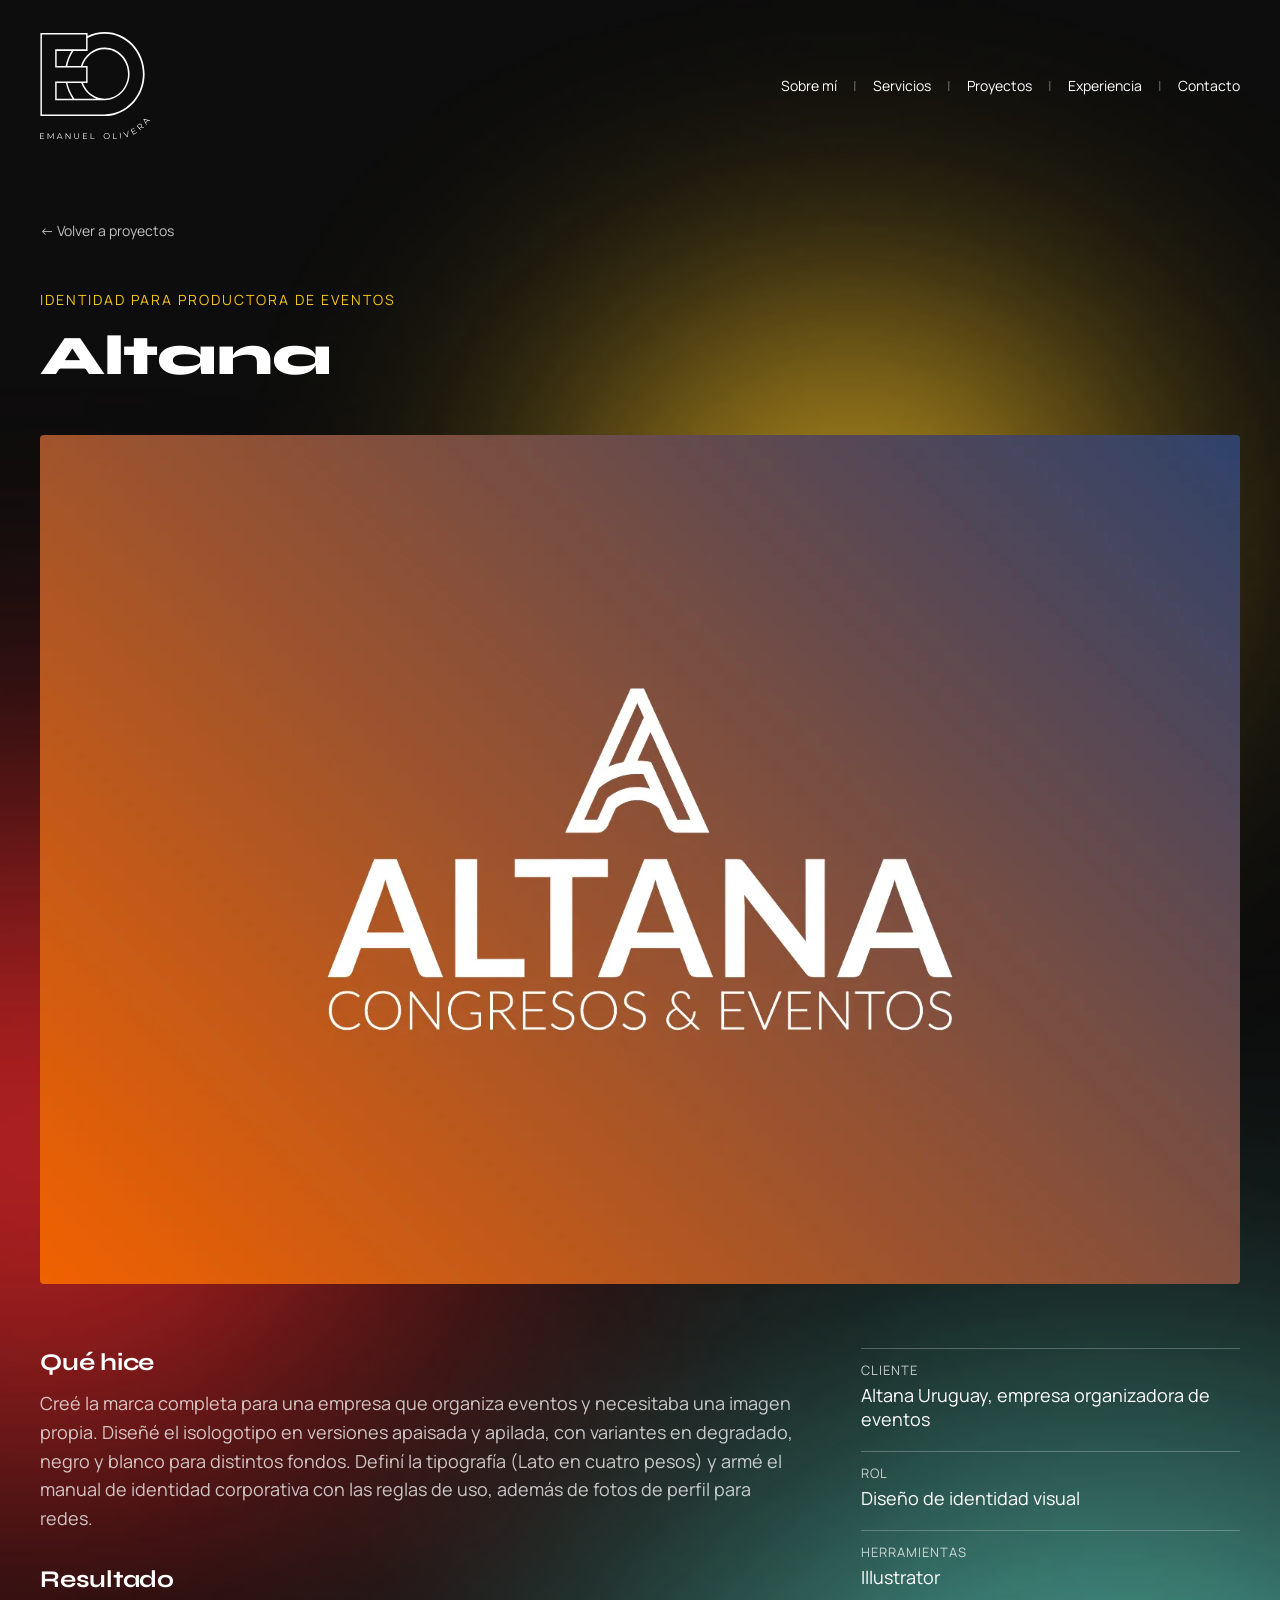
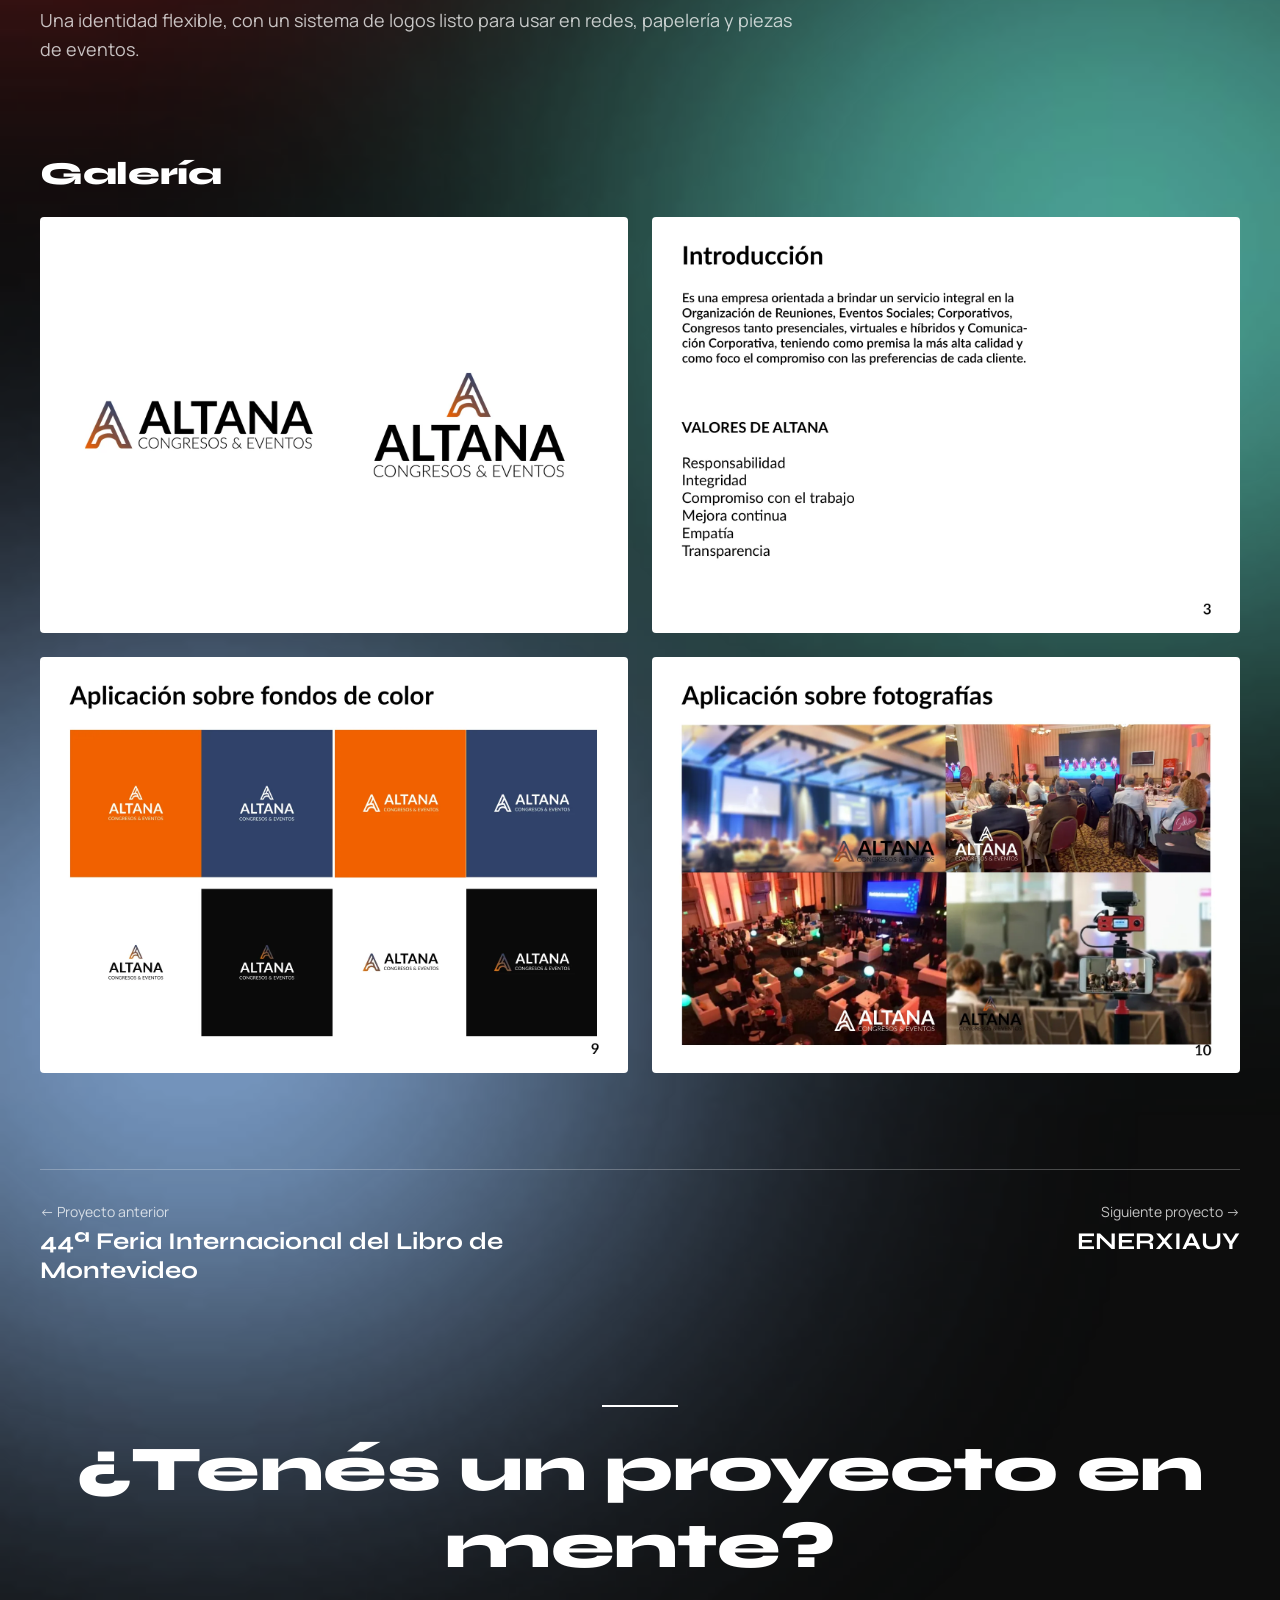
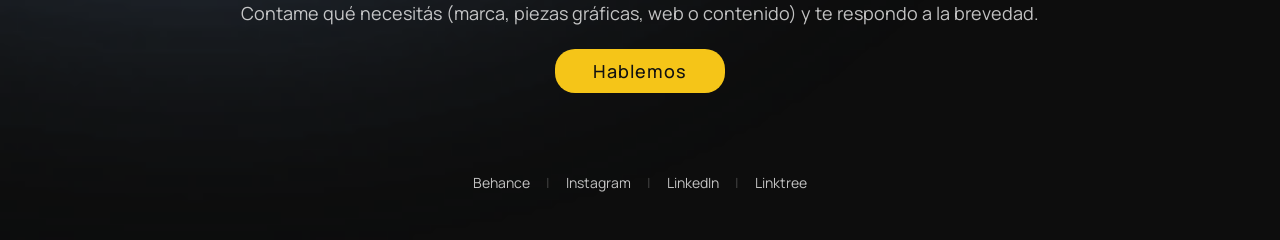
==== commit a1d28eb8: "Add real images for Altana, Congreso, Lo Tengo and Mozzafiato - Covers and galleries taken from the " ====
--- a/proyectos/altana.html
+++ b/proyectos/altana.html
@@ -62,7 +62,7 @@
       </header>
 
       <figure class="project-cover">
-        <img src="../assets/proj-altana.svg" alt="Isologotipo de Altana en blanco sobre degradado naranja y azul" width="526" height="372" />
+        <img src="../assets/proyectos/altana/portada.webp" alt="Portada del manual de Altana: isologotipo blanco sobre el degradado naranja y azul" width="1600" height="1132" />
       </figure>
 
       <div class="project-body">
@@ -75,7 +75,7 @@
         <dl class="project-meta">
           <div><dt>Cliente</dt><dd>Altana Uruguay, empresa organizadora de eventos</dd></div>
           <div><dt>Rol</dt><dd>Diseño de identidad visual</dd></div>
-          <div><dt>Herramientas</dt><dd>Illustrator <!-- TODO: confirmar herramientas (en el copy: "Illustrator [confirmar]") --></dd></div>
+          <div><dt>Herramientas</dt><dd>Illustrator</dd></div>
         </dl>
       </div>
 
@@ -83,16 +83,16 @@
         <h2 id="galeria-titulo">Galería</h2>
         <div class="case-gallery-grid">
           <figure>
-            <!-- TODO imagen: agregar assets/proyectos/altana/galeria-01.webp y reemplazar el recuadro por: <img src="../assets/proyectos/altana/galeria-01.webp" alt="Isologotipo de Altana en versiones apaisada y apilada, con variantes en degradado, negro y blanco" loading="lazy" /> -->
-            <div class="media-placeholder" role="img" aria-label="Isologotipo de Altana en versiones apaisada y apilada, con variantes en degradado, negro y blanco"><span>Imagen pendiente</span></div>
+            <img src="../assets/proyectos/altana/galeria-01.webp" alt="Isologotipo de Altana en versiones apaisada y apilada, en degradado" width="1600" height="1132" loading="lazy" />
           </figure>
           <figure>
-            <!-- TODO imagen: agregar assets/proyectos/altana/galeria-02.webp y reemplazar el recuadro por: <img src="../assets/proyectos/altana/galeria-02.webp" alt="Páginas del manual de identidad corporativa de Altana con las reglas de uso" loading="lazy" /> -->
-            <div class="media-placeholder" role="img" aria-label="Páginas del manual de identidad corporativa de Altana con las reglas de uso"><span>Imagen pendiente</span></div>
+            <img src="../assets/proyectos/altana/galeria-02.webp" alt="Construcción del isotipo de Altana sobre grilla, a partir de la letra A" width="1600" height="1132" loading="lazy" />
           </figure>
           <figure>
-            <!-- TODO imagen: agregar assets/proyectos/altana/galeria-03.webp y reemplazar el recuadro por: <img src="../assets/proyectos/altana/galeria-03.webp" alt="Fotos de perfil de Altana para redes sociales" loading="lazy" /> -->
-            <div class="media-placeholder" role="img" aria-label="Fotos de perfil de Altana para redes sociales"><span>Imagen pendiente</span></div>
+            <img src="../assets/proyectos/altana/galeria-03.webp" alt="Isologotipo de Altana aplicado sobre fondos naranja, azul, blanco y negro" width="1600" height="1132" loading="lazy" />
+          </figure>
+          <figure>
+            <img src="../assets/proyectos/altana/galeria-04.webp" alt="Isologotipo de Altana aplicado sobre fotografías de congresos y eventos" width="1600" height="1132" loading="lazy" />
           </figure>
         </div>
       </section>
--- a/styles.css
+++ b/styles.css
@@ -195,7 +195,6 @@
   align-items: start;
 }
 
-.projects-col { display: flex; flex-direction: column; gap: 40px; }
 
 .project { display: block; }
 
@@ -245,11 +244,18 @@
 
 .projects-grid--pair { margin-top: 32px; }
 
-.project--nft1 .project-media,
-.project--nft2 .project-media { aspect-ratio: 1 / 1; }
-.project--altana .project-media { aspect-ratio: 526 / 372; }
-.project--enerxiauy .project-media { aspect-ratio: 525 / 372; }
-.project--feria .project-media { aspect-ratio: 525 / 742; }
+.project--tall .project-media { aspect-ratio: 525 / 742; }
+.project--wide .project-media { aspect-ratio: 526 / 372; }
+.project--square .project-media { aspect-ratio: 1 / 1; }
+
+/* Featured grid: tall poster on the left spanning two rows, the rest in pairs */
+.projects-grid--featured { row-gap: 48px; }
+.projects-grid--featured .project--tall { grid-row: span 2; }
+
+.projects-grid--trio { grid-template-columns: repeat(3, 1fr); }
+.projects-grid--trio .project-caption h4 { font-size: 22px; }
+
+.project-caption .project-tag { margin-top: 10px; }
 
 .project-caption { padding: 16px 0 0; }
 
@@ -666,7 +672,9 @@
   .services-grid { grid-template-columns: 1fr; }
   .experience-grid { grid-template-columns: 1fr; gap: 48px; }
   .contact h2 { font-size: 40px; }
-  .projects-grid { grid-template-columns: 1fr; gap: 40px; }
+  .projects-grid,
+  .projects-grid--trio { grid-template-columns: 1fr; gap: 40px; }
+  .projects-grid--featured .project--tall { grid-row: auto; }
   .project-body { grid-template-columns: 1fr; gap: 40px; }
   .project-hero h1 { font-size: 40px; }
   .contact-illustration { display: none; }
